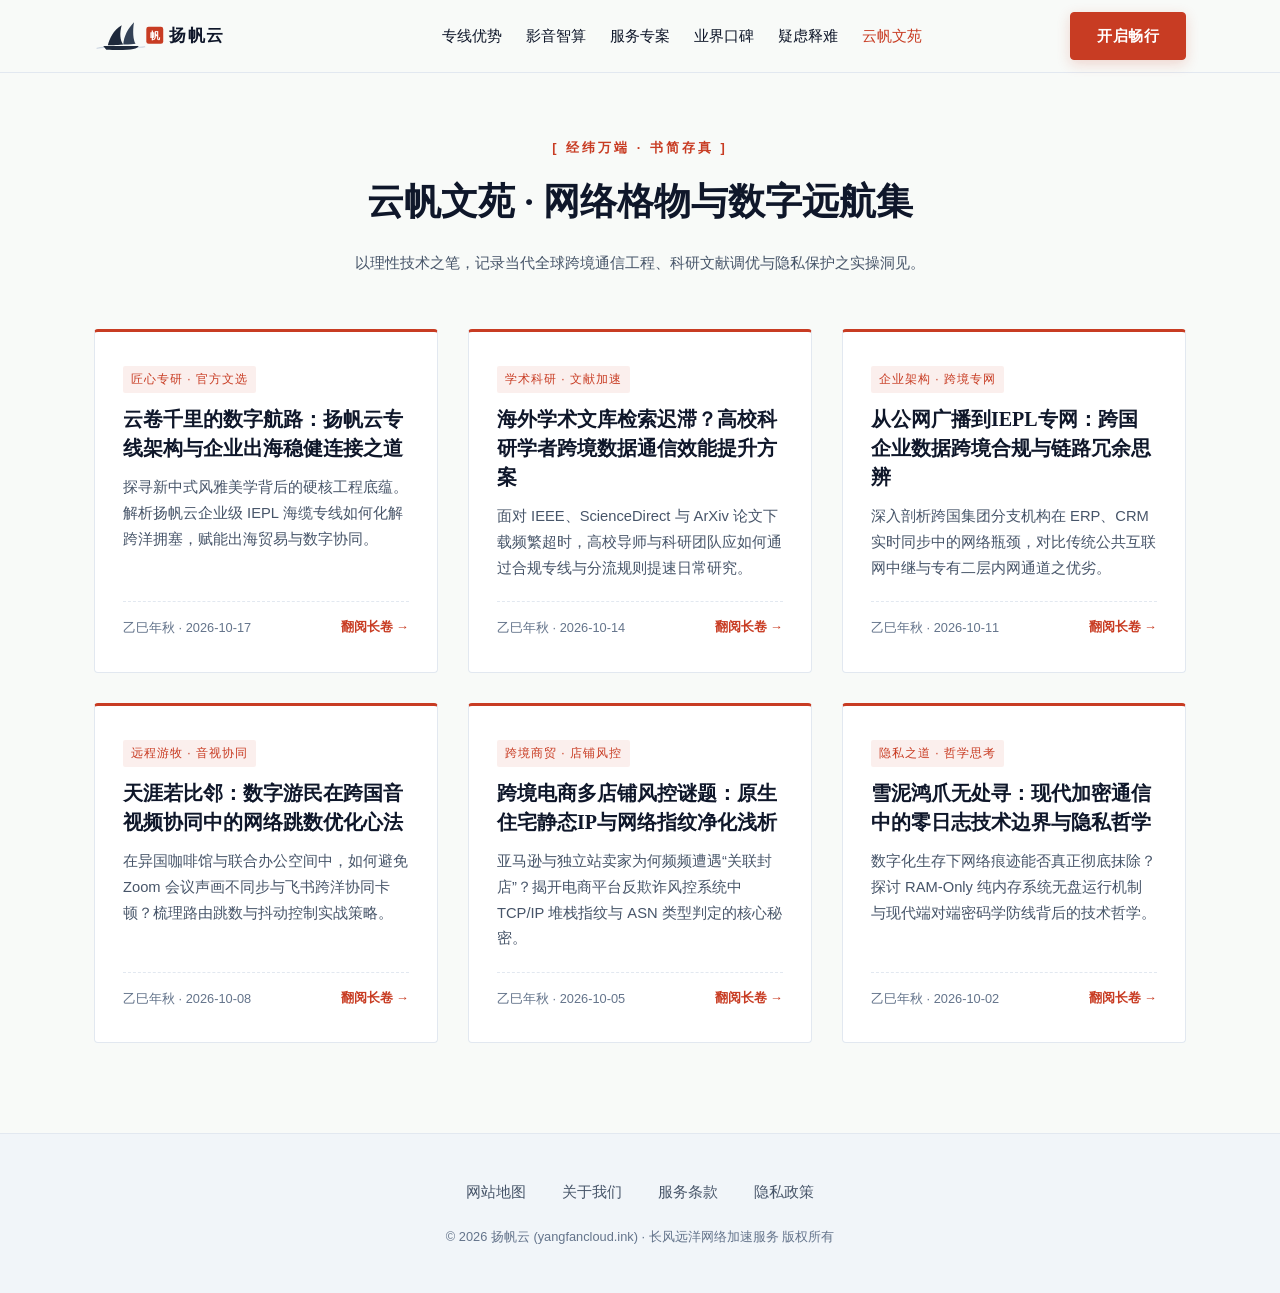
==== chronicle.html @ 00089d1f "feat: initial commit for yangfancloud.ink" ====
<!DOCTYPE html>
<html lang="zh-CN">
<head>
  <meta charset="UTF-8">
  <meta name="viewport" content="width=device-width, initial-scale=1.0">
  <title>云帆文苑 | 扬帆云 - 经纬书简与跨国学术数字网事</title>
  <meta name="description" content="扬帆云云帆文苑收录跨国企业专线架构、高校学者科研检索优化、数字游民远程协作及零日志通信哲学的深度技术文集。">
  <link rel="stylesheet" href="style.css">
</head>
<body>

  <!-- 吸顶头部导航 -->
  <header class="ink-header">
    <div class="canvas-container ink-nav-flex">
      <a href="index.html" class="ink-logo-link" aria-label="扬帆云官网">
        <svg class="ink-logo-svg" viewBox="0 0 260 52" fill="none" xmlns="http://www.w3.org/2000/svg">
          <path d="M4 42C16 38 28 44 42 41C52 39 58 42 66 40" stroke="#CBD5E1" stroke-width="1.5" stroke-linecap="round"/>
          <path d="M18 38C20 30 25 18 36 12C33 22 34 32 38 37C28 38 22 38 18 38Z" fill="#1E293B"/>
          <path d="M38 37C39 26 44 16 52 8C50 20 51 31 54 36C46 37 41 37 38 37Z" fill="#334155"/>
          <path d="M12 39C26 39 46 39 58 39C56 43 48 45 16 44L12 39Z" fill="#1E293B"/>
          <rect x="68" y="14" width="22" height="22" rx="3" fill="#C83C23"/>
          <text x="73" y="30" font-family="'Songti SC', serif" font-weight="700" font-size="13" fill="#FFFFFF">帆</text>
          <text x="98" y="32" font-family="'Songti SC', 'SimSun', serif" font-weight="700" font-size="22" fill="#0F172A" letter-spacing="2">扬帆云</text>
        </svg>
      </a>

      <ul class="ink-nav-menu">
        <li><a href="index.html#ink-features" class="ink-nav-link">专线优势</a></li>
        <li><a href="index.html#ink-media-ai" class="ink-nav-link">影音智算</a></li>
        <li><a href="index.html#ink-pricing" class="ink-nav-link">服务专案</a></li>
        <li><a href="index.html#ink-testi" class="ink-nav-link">业界口碑</a></li>
        <li><a href="index.html#ink-faq" class="ink-nav-link">疑虑释难</a></li>
        <li><a href="chronicle.html" class="ink-nav-link" style="color:var(--cinnabar);">云帆文苑</a></li>
      </ul>

      <div class="ink-header-actions">
        <a href="https://ww012.twilightaff.com/#/?code=A56DH1Af" class="ink-btn ink-btn-cinnabar ink-header-cta" rel="nofollow" target="_blank">开启畅行</a>
        <button class="ink-mobile-toggle" aria-label="展开导航菜单" onclick="document.querySelector('.ink-header').classList.toggle('nav-expanded')">
          <span></span>
          <span></span>
          <span></span>
        </button>
      </div>
    </div>
  </header>

  <main class="ink-sub-body">
    <div class="canvas-container">
      <div class="ink-section-header">
        <span class="ink-section-seal">[ 经纬万端 · 书简存真 ]</span>
        <h1 class="ink-section-h2">云帆文苑 · 网络格物与数字远航集</h1>
        <p class="ink-section-lead">以理性技术之笔，记录当代全球跨境通信工程、科研文献调优与隐私保护之实操洞见。</p>
      </div>

      <div class="ink-hub-grid">
        <!-- 文章 1: 扬帆云核心专精文章 -->
        <article class="ink-summary-card">
          <div>
            <span class="ink-badge-tag">匠心专研 · 官方文选</span>
            <h2 class="ink-card-h2">
              <a href="ink-brush-digital-heritage-solution.html">云卷千里的数字航路：扬帆云专线架构与企业出海稳健连接之道</a>
            </h2>
            <p class="ink-card-p">
              探寻新中式风雅美学背后的硬核工程底蕴。解析扬帆云企业级 IEPL 海缆专线如何化解跨洋拥塞，赋能出海贸易与数字协同。
            </p>
          </div>
          <div class="ink-card-foot">
            <span>乙巳年秋 · 2026-10-17</span>
            <a href="ink-brush-digital-heritage-solution.html" class="ink-read-more">翻阅长卷 →</a>
          </div>
        </article>

        <!-- 文章 2 -->
        <article class="ink-summary-card">
          <div>
            <span class="ink-badge-tag">学术科研 · 文献加速</span>
            <h2 class="ink-card-h2">
              <a href="cross-border-scholarly-network-research.html">海外学术文库检索迟滞？高校科研学者跨境数据通信效能提升方案</a>
            </h2>
            <p class="ink-card-p">
              面对 IEEE、ScienceDirect 与 ArXiv 论文下载频繁超时，高校导师与科研团队应如何通过合规专线与分流规则提速日常研究。
            </p>
          </div>
          <div class="ink-card-foot">
            <span>乙巳年秋 · 2026-10-14</span>
            <a href="cross-border-scholarly-network-research.html" class="ink-read-more">翻阅长卷 →</a>
          </div>
        </article>

        <!-- 文章 3 -->
        <article class="ink-summary-card">
          <div>
            <span class="ink-badge-tag">企业架构 · 跨境专网</span>
            <h2 class="ink-card-h2">
              <a href="global-enterprise-datacenter-peering.html">从公网广播到IEPL专网：跨国企业数据跨境合规与链路冗余思辨</a>
            </h2>
            <p class="ink-card-p">
              深入剖析跨国集团分支机构在 ERP、CRM 实时同步中的网络瓶颈，对比传统公共互联网中继与专有二层内网通道之优劣。
            </p>
          </div>
          <div class="ink-card-foot">
            <span>乙巳年秋 · 2026-10-11</span>
            <a href="global-enterprise-datacenter-peering.html" class="ink-read-more">翻阅长卷 →</a>
          </div>
        </article>

        <!-- 文章 4 -->
        <article class="ink-summary-card">
          <div>
            <span class="ink-badge-tag">远程游牧 · 音视协同</span>
            <h2 class="ink-card-h2">
              <a href="digital-nomad-remote-collaboration-guide.html">天涯若比邻：数字游民在跨国音视频协同中的网络跳数优化心法</a>
            </h2>
            <p class="ink-card-p">
              在异国咖啡馆与联合办公空间中，如何避免 Zoom 会议声画不同步与飞书跨洋协同卡顿？梳理路由跳数与抖动控制实战策略。
            </p>
          </div>
          <div class="ink-card-foot">
            <span>乙巳年秋 · 2026-10-08</span>
            <a href="digital-nomad-remote-collaboration-guide.html" class="ink-read-more">翻阅长卷 →</a>
          </div>
        </article>

        <!-- 文章 5 -->
        <article class="ink-summary-card">
          <div>
            <span class="ink-badge-tag">跨境商贸 · 店铺风控</span>
            <h2 class="ink-card-h2">
              <a href="cross-border-ecommerce-store-safety.html">跨境电商多店铺风控谜题：原生住宅静态IP与网络指纹净化浅析</a>
            </h2>
            <p class="ink-card-p">
              亚马逊与独立站卖家为何频频遭遇“关联封店”？揭开电商平台反欺诈风控系统中 TCP/IP 堆栈指纹与 ASN 类型判定的核心秘密。
            </p>
          </div>
          <div class="ink-card-foot">
            <span>乙巳年秋 · 2026-10-05</span>
            <a href="cross-border-ecommerce-store-safety.html" class="ink-read-more">翻阅长卷 →</a>
          </div>
        </article>

        <!-- 文章 6 -->
        <article class="ink-summary-card">
          <div>
            <span class="ink-badge-tag">隐私之道 · 哲学思考</span>
            <h2 class="ink-card-h2">
              <a href="zero-logs-architecture-philosophy.html">雪泥鸿爪无处寻：现代加密通信中的零日志技术边界与隐私哲学</a>
            </h2>
            <p class="ink-card-p">
              数字化生存下网络痕迹能否真正彻底抹除？探讨 RAM-Only 纯内存系统无盘运行机制与现代端对端密码学防线背后的技术哲学。
            </p>
          </div>
          <div class="ink-card-foot">
            <span>乙巳年秋 · 2026-10-02</span>
            <a href="zero-logs-architecture-philosophy.html" class="ink-read-more">翻阅长卷 →</a>
          </div>
        </article>
      </div>
    </div>
  </main>

  <footer class="ink-footer">
    <div class="canvas-container">
      <div class="ink-footer-links">
        <a href="sitemap.html" class="ink-footer-a">网站地图</a>
        <a href="about.html" class="ink-footer-a">关于我们</a>
        <a href="terms.html" class="ink-footer-a">服务条款</a>
        <a href="privacy.html" class="ink-footer-a">隐私政策</a>
      </div>
      <p class="ink-footer-copy">© 2026 扬帆云 (yangfancloud.ink) · 长风远洋网络加速服务 版权所有</p>
    </div>
  </footer>

  <script>
    document.querySelectorAll('.ink-nav-menu a').forEach(function(link) {
      link.addEventListener('click', function() {
        var header = document.querySelector('.ink-header');
        if (header) header.classList.remove('nav-expanded');
      });
    });
  </script>
</body>
</html>
---- style.css ----
/* ==========================================================================
   扬帆云 (yangfancloud.ink) - 水墨丹青 / 乘风破浪古帆船意境风格
   纯原生轻量CSS，宣纸留白与典雅水墨美学，移动端4G极速加载 (<1000ms)
   ========================================================================== */

:root {
  --ink-black: #1E293B;
  --ink-deep: #0F172A;
  --ink-gray: #475569;
  --ink-light: #64748B;
  --cinnabar: #C83C23;
  --cinnabar-hover: #A82E18;
  --cinnabar-light: rgba(200, 60, 35, 0.08);
  --paper-bg: #F8FAF8;
  --card-bg: #FFFFFF;
  --slate-mist: #334155;
  --border-wash: #E2E8F0;
  --border-strong: #CBD5E1;
  --font-serif-heading: "Songti SC", "SimSun", "STSong", "PingFang SC", serif;
  --font-sans-body: -apple-system, BlinkMacSystemFont, "PingFang SC", "Hiragino Sans GB", "Microsoft YaHei", sans-serif;
  --radius-ink: 12px;
}

*, *::before, *::after {
  box-sizing: border-box;
  margin: 0;
  padding: 0;
}

html {
  font-size: 16px;
  scroll-behavior: smooth;
  background-color: var(--paper-bg);
}

body {
  font-family: var(--font-sans-body);
  background-color: var(--paper-bg);
  color: var(--ink-deep);
  line-height: 1.8;
  -webkit-font-smoothing: antialiased;
}

a, a:visited {
  color: var(--cinnabar);
  text-decoration: none;
  transition: color 0.2s ease, text-decoration 0.2s ease;
}

a:hover {
  color: var(--cinnabar-hover);
  text-decoration: underline;
}

.ink-logo-link, .ink-logo-link:visited,
.ink-btn, .ink-btn:visited,
.ink-footer-a, .ink-footer-a:visited {
  text-decoration: none;
}

.canvas-container {
  width: 100%;
  max-width: 1140px;
  margin: 0 auto;
  padding: 0 24px;
}

/* ================= HEADER ================= */
.ink-header {
  position: sticky;
  top: 0;
  z-index: 1000;
  background: rgba(248, 250, 248, 0.96);
  backdrop-filter: blur(10px);
  border-bottom: 1px solid var(--border-wash);
  padding: 12px 0;
  transition: all 0.25s ease;
}

.ink-nav-flex {
  display: flex;
  align-items: center;
  justify-content: space-between;
  gap: 20px;
}

.ink-logo-link {
  display: flex;
  align-items: center;
  gap: 12px;
  flex-shrink: 0;
}

.ink-logo-svg {
  height: 40px;
  width: auto;
  display: block;
}

.ink-nav-menu {
  display: flex;
  align-items: center;
  gap: 24px;
  list-style: none;
  margin: 0;
  padding: 0;
}

.ink-nav-link {
  font-family: var(--font-serif-heading);
  font-size: 0.95rem;
  color: var(--ink-deep);
  transition: all 0.2s ease;
  white-space: nowrap;
  position: relative;
  padding: 4px 0;
}

.ink-nav-link:hover {
  color: var(--cinnabar);
}

.ink-nav-link::after {
  content: "";
  position: absolute;
  bottom: 0;
  left: 0;
  width: 0%;
  height: 2px;
  background: var(--cinnabar);
  transition: width 0.25s ease;
}

.ink-nav-link:hover::after {
  width: 100%;
}

.ink-header-cta {
  min-height: 40px;
  padding: 0 20px;
  font-size: 0.88rem;
  flex-shrink: 0;
}

.ink-mobile-toggle {
  display: none;
}

/* ================= BUTTONS ================= */
.ink-btn {
  display: inline-flex;
  align-items: center;
  justify-content: center;
  min-height: 48px;
  padding: 0 26px;
  border-radius: 4px;
  font-weight: 600;
  font-size: 0.95rem;
  letter-spacing: 0.5px;
  transition: all 0.25s ease;
  cursor: pointer;
  white-space: nowrap;
}

.ink-btn-cinnabar {
  background: var(--cinnabar);
  color: #FFFFFF;
  border: 1px solid var(--cinnabar);
  box-shadow: 0 4px 14px rgba(200, 60, 35, 0.2);
}

.ink-btn-cinnabar:hover {
  background: var(--cinnabar-hover);
  border-color: var(--cinnabar-hover);
  transform: translateY(-2px);
  box-shadow: 0 6px 20px rgba(200, 60, 35, 0.3);
}

.ink-btn-outline {
  background: transparent;
  color: var(--ink-deep);
  border: 1px solid var(--ink-black);
}

.ink-btn-outline:hover {
  background: var(--ink-deep);
  color: #FFFFFF;
  transform: translateY(-2px);
}

/* ================= SCROLL HERO ================= */
.ink-hero {
  position: relative;
  padding: 84px 0 72px;
  text-align: center;
  border-bottom: 1px solid var(--border-wash);
  background: linear-gradient(180deg, rgba(200, 60, 35, 0.03) 0%, rgba(248, 250, 248, 0) 100%);
  overflow: hidden;
}

.ink-hero-mist-svg {
  position: absolute;
  top: 0;
  left: 50%;
  transform: translateX(-50%);
  width: 1000px;
  height: 400px;
  opacity: 0.12;
  pointer-events: none;
}

.ink-poem-badge {
  display: inline-block;
  padding: 4px 16px;
  border: 1px solid var(--cinnabar);
  color: var(--cinnabar);
  font-size: 0.85rem;
  letter-spacing: 2px;
  margin-bottom: 24px;
  border-radius: 2px;
}

.ink-hero-title {
  font-family: var(--font-serif-heading);
  font-size: clamp(2rem, 5vw, 3.2rem);
  font-weight: 700;
  color: var(--ink-deep);
  margin-bottom: 20px;
  letter-spacing: 1px;
  line-height: 1.35;
}

.ink-hero-desc {
  font-size: clamp(1rem, 2vw, 1.15rem);
  color: var(--ink-gray);
  max-width: 760px;
  margin: 0 auto 36px;
  line-height: 1.85;
}

.ink-hero-actions {
  display: flex;
  justify-content: center;
  align-items: center;
  gap: 16px;
  flex-wrap: wrap;
  margin-bottom: 40px;
}

.ink-stat-triptych {
  display: flex;
  justify-content: center;
  flex-wrap: wrap;
  gap: 40px;
  padding-top: 28px;
  border-top: 1px solid var(--border-wash);
}

.ink-stat-node {
  text-align: center;
}

.ink-stat-val {
  font-family: var(--font-serif-heading);
  font-size: 1.8rem;
  font-weight: 700;
  color: var(--cinnabar);
  display: block;
}

.ink-stat-label {
  font-size: 0.85rem;
  color: var(--ink-light);
  letter-spacing: 1px;
}

/* ================= SECTION COMMON ================= */
.ink-section {
  padding: 80px 0;
  border-bottom: 1px solid var(--border-wash);
}

.ink-section-header {
  text-align: center;
  max-width: 680px;
  margin: 0 auto 52px;
}

.ink-section-seal {
  display: inline-block;
  font-size: 0.8rem;
  letter-spacing: 3px;
  color: var(--cinnabar);
  margin-bottom: 10px;
  font-weight: 600;
}

.ink-section-h2 {
  font-family: var(--font-serif-heading);
  font-size: clamp(1.7rem, 3.5vw, 2.3rem);
  color: var(--ink-deep);
  margin-bottom: 14px;
}

.ink-section-lead {
  font-size: 0.95rem;
  color: var(--ink-gray);
}

/* ================= NARRATIVE FEATURES ================= */
.ink-feature-row {
  display: grid;
  grid-template-columns: repeat(3, 1fr);
  gap: 32px;
}

.ink-feature-box {
  background: var(--card-bg);
  border: 1px solid var(--border-wash);
  border-top: 3px solid var(--ink-deep);
  border-radius: 4px;
  padding: 36px 28px;
  transition: all 0.25s ease;
  position: relative;
}

.ink-feature-box:hover {
  transform: translateY(-4px);
  border-top-color: var(--cinnabar);
  box-shadow: 0 10px 30px rgba(15, 23, 42, 0.06);
}

.ink-icon-box {
  width: 54px;
  height: 54px;
  border-radius: 4px;
  background: var(--cinnabar-light);
  display: flex;
  align-items: center;
  justify-content: center;
  margin-bottom: 22px;
}

.ink-icon-svg {
  width: 28px;
  height: 28px;
  stroke: var(--cinnabar);
}

.ink-feature-h3 {
  font-family: var(--font-serif-heading);
  font-size: 1.25rem;
  color: var(--ink-deep);
  margin-bottom: 12px;
}

.ink-feature-p {
  font-size: 0.92rem;
  color: var(--ink-gray);
  line-height: 1.75;
}

/* ================= STREAMING & AI CARDS ================= */
.ink-streaming-grid {
  display: grid;
  grid-template-columns: repeat(3, 1fr);
  gap: 28px;
}

.ink-streaming-item {
  background: var(--card-bg);
  border: 1px solid var(--border-wash);
  padding: 30px;
  border-radius: var(--radius-ink);
  display: flex;
  flex-direction: column;
  justify-content: space-between;
  transition: border-color 0.25s ease;
}

.ink-streaming-item:hover {
  border-color: var(--cinnabar);
}

.ink-stream-top {
  display: flex;
  align-items: center;
  justify-content: space-between;
  margin-bottom: 16px;
}

.ink-stream-badge {
  font-size: 0.75rem;
  padding: 2px 8px;
  background: var(--cinnabar-light);
  color: var(--cinnabar);
  border-radius: 2px;
  font-weight: 600;
}

.ink-stream-title {
  font-family: var(--font-serif-heading);
  font-size: 1.2rem;
  color: var(--ink-deep);
  margin-bottom: 10px;
}

.ink-stream-desc {
  font-size: 0.9rem;
  color: var(--ink-gray);
  margin-bottom: 20px;
}

.ink-tag-cluster {
  display: flex;
  flex-wrap: wrap;
  gap: 8px;
}

.ink-tag-chip {
  font-size: 0.75rem;
  padding: 3px 8px;
  background: #F1F5F9;
  color: var(--ink-light);
  border-radius: 2px;
}

/* ================= PRICING ================= */
.ink-pricing-row {
  display: grid;
  grid-template-columns: repeat(3, 1fr);
  gap: 28px;
  align-items: stretch;
}

.ink-pricing-card {
  background: var(--card-bg);
  border: 1px solid var(--border-wash);
  border-radius: 6px;
  padding: 36px 28px;
  display: flex;
  flex-direction: column;
  transition: all 0.25s ease;
  position: relative;
}

.ink-pricing-card.flagship {
  border: 2px solid var(--cinnabar);
  box-shadow: 0 8px 30px rgba(200, 60, 35, 0.08);
}

.ink-card-ribbon {
  position: absolute;
  top: 0;
  right: 24px;
  background: var(--cinnabar);
  color: #FFFFFF;
  font-size: 0.75rem;
  padding: 4px 10px;
  border-bottom-left-radius: 4px;
  border-bottom-right-radius: 4px;
  font-weight: 600;
}

.ink-plan-name {
  font-family: var(--font-serif-heading);
  font-size: 1.35rem;
  color: var(--ink-deep);
  margin-bottom: 8px;
}

.ink-plan-sub {
  font-size: 0.85rem;
  color: var(--ink-light);
  margin-bottom: 24px;
  min-height: 40px;
}

.ink-price-box {
  display: flex;
  align-items: baseline;
  gap: 4px;
  margin-bottom: 24px;
  padding-bottom: 20px;
  border-bottom: 1px dashed var(--border-wash);
}

.ink-currency {
  font-size: 1.3rem;
  color: var(--cinnabar);
  font-family: var(--font-serif-heading);
}

.ink-amount {
  font-size: 2.8rem;
  font-weight: 700;
  color: var(--ink-deep);
  font-family: var(--font-serif-heading);
}

.ink-period {
  font-size: 0.9rem;
  color: var(--ink-light);
}

.ink-spec-list {
  list-style: none;
  margin-bottom: 32px;
  flex-grow: 1;
}

.ink-spec-list li {
  font-size: 0.9rem;
  color: var(--ink-gray);
  margin-bottom: 12px;
  display: flex;
  align-items: center;
  gap: 10px;
}

.ink-dot-accent {
  width: 5px;
  height: 5px;
  background: var(--cinnabar);
  border-radius: 50%;
  flex-shrink: 0;
}

/* ================= TESTIMONIALS ================= */
.ink-testi-grid {
  display: grid;
  grid-template-columns: repeat(3, 1fr);
  gap: 28px;
}

.ink-testi-card {
  background: var(--card-bg);
  border: 1px solid var(--border-wash);
  padding: 30px;
  border-radius: 6px;
  display: flex;
  flex-direction: column;
  justify-content: space-between;
}

.ink-testi-words {
  font-size: 0.95rem;
  color: var(--ink-deep);
  line-height: 1.8;
  margin-bottom: 24px;
  font-style: normal;
}

.ink-testi-author {
  display: flex;
  align-items: center;
  gap: 12px;
  border-top: 1px solid var(--border-wash);
  padding-top: 16px;
}

.ink-testi-seal {
  width: 38px;
  height: 38px;
  border: 1px solid var(--cinnabar);
  color: var(--cinnabar);
  font-family: var(--font-serif-heading);
  display: flex;
  align-items: center;
  justify-content: center;
  font-size: 0.9rem;
  font-weight: 700;
  border-radius: 2px;
}

.ink-author-name {
  font-weight: 700;
  font-size: 0.95rem;
  color: var(--ink-deep);
}

.ink-author-desc {
  font-size: 0.8rem;
  color: var(--ink-light);
}

/* ================= FAQ ================= */
.ink-faq-container {
  max-width: 800px;
  margin: 0 auto;
}

.ink-faq-unit {
  background: var(--card-bg);
  border: 1px solid var(--border-wash);
  margin-bottom: 18px;
  padding: 24px;
  border-radius: 4px;
}

.ink-faq-q {
  font-family: var(--font-serif-heading);
  font-size: 1.15rem;
  color: var(--ink-deep);
  margin-bottom: 12px;
  display: flex;
  align-items: center;
  gap: 10px;
}

.ink-q-prefix {
  color: var(--cinnabar);
  font-weight: 700;
}

.ink-faq-a {
  font-size: 0.92rem;
  color: var(--ink-gray);
  line-height: 1.8;
}

/* ================= FOOTER ================= */
.ink-footer {
  background: #F1F5F9;
  border-top: 1px solid var(--border-wash);
  padding: 44px 0;
  text-align: center;
}

.ink-footer-links {
  display: flex;
  justify-content: center;
  gap: 36px;
  flex-wrap: wrap;
  margin-bottom: 20px;
}

.ink-footer-a {
  font-size: 0.95rem;
  color: var(--ink-gray);
  font-weight: 500;
  transition: color 0.2s ease;
}

.ink-footer-a:hover {
  color: var(--cinnabar);
}

.ink-footer-copy {
  font-size: 0.8rem;
  color: var(--ink-light);
}

/* ================= SUBPAGE ================= */
.ink-sub-body {
  padding: 60px 0 90px;
}

.ink-sub-sheet {
  background: var(--card-bg);
  border: 1px solid var(--border-wash);
  padding: 48px;
  border-radius: 8px;
  max-width: 880px;
  margin: 0 auto;
}

.ink-sub-h1 {
  font-family: var(--font-serif-heading);
  font-size: 2.2rem;
  color: var(--ink-deep);
  border-bottom: 2px solid var(--cinnabar);
  padding-bottom: 16px;
  margin-bottom: 30px;
}

.ink-article-prose h2 {
  font-family: var(--font-serif-heading);
  font-size: 1.4rem;
  color: var(--cinnabar);
  margin: 32px 0 16px;
}

.ink-article-prose p {
  color: var(--ink-gray);
  font-size: 0.95rem;
  line-height: 1.85;
  margin-bottom: 18px;
}

.ink-article-prose ul {
  margin: 0 0 20px 24px;
  color: var(--ink-gray);
}

.ink-article-prose li {
  margin-bottom: 8px;
  line-height: 1.7;
}

/* ================= INK ARTICLE HUB & POST STYLES ================= */
.ink-hub-grid {
  display: grid;
  grid-template-columns: repeat(auto-fit, minmax(320px, 1fr));
  gap: 30px;
  margin-top: 36px;
}

.ink-summary-card {
  background: var(--card-bg);
  border: 1px solid var(--border-wash);
  border-top: 3px solid var(--cinnabar);
  border-radius: 4px;
  padding: 32px 28px;
  display: flex;
  flex-direction: column;
  justify-content: space-between;
  transition: all 0.25s ease;
}

.ink-summary-card:hover {
  transform: translateY(-4px);
  box-shadow: 0 10px 30px rgba(15, 23, 42, 0.08);
}

.ink-badge-tag {
  display: inline-block;
  font-size: 0.75rem;
  letter-spacing: 1px;
  color: var(--cinnabar);
  background: var(--cinnabar-light);
  padding: 3px 8px;
  border-radius: 2px;
  margin-bottom: 12px;
  width: fit-content;
}

.ink-card-h2 {
  font-family: var(--font-serif-heading);
  font-size: 1.25rem;
  color: var(--ink-deep);
  line-height: 1.45;
  margin-bottom: 12px;
}

.ink-card-h2 a {
  color: var(--ink-deep);
}

.ink-card-h2 a:hover {
  color: var(--cinnabar);
  text-decoration: none;
}

.ink-card-p {
  font-size: 0.92rem;
  color: var(--ink-gray);
  line-height: 1.75;
  margin-bottom: 20px;
}

.ink-card-foot {
  display: flex;
  align-items: center;
  justify-content: space-between;
  padding-top: 14px;
  border-top: 1px dashed var(--border-wash);
  font-size: 0.8rem;
  color: var(--ink-light);
}

.ink-read-more {
  font-family: var(--font-serif-heading);
  font-weight: 700;
  color: var(--cinnabar);
}

/* Article Reading View */
.ink-reading-sheet {
  background: var(--card-bg);
  border: 1px solid var(--border-wash);
  border-radius: 8px;
  padding: 50px 48px;
  max-width: 880px;
  margin: 0 auto;
}

.ink-crumb {
  font-size: 0.85rem;
  color: var(--ink-light);
  margin-bottom: 20px;
}

.ink-post-title {
  font-family: var(--font-serif-heading);
  font-size: clamp(1.8rem, 4vw, 2.5rem);
  font-weight: 700;
  color: var(--ink-deep);
  line-height: 1.35;
  margin-bottom: 16px;
}

.ink-post-meta {
  display: flex;
  flex-wrap: wrap;
  align-items: center;
  gap: 16px;
  font-size: 0.85rem;
  color: var(--ink-light);
  padding-bottom: 20px;
  margin-bottom: 30px;
  border-bottom: 1px solid var(--border-wash);
}

.ink-reading-prose h2 {
  font-family: var(--font-serif-heading);
  font-size: 1.4rem;
  color: var(--cinnabar);
  margin: 36px 0 16px;
  line-height: 1.4;
}

.ink-reading-prose h3 {
  font-family: var(--font-serif-heading);
  font-size: 1.15rem;
  color: var(--ink-deep);
  margin: 24px 0 12px;
}

.ink-reading-prose p {
  color: #334155;
  font-size: 1rem;
  line-height: 1.9;
  margin-bottom: 20px;
}

.ink-reading-prose a, .ink-reading-prose a:visited {
  color: var(--cinnabar);
  font-weight: 600;
  text-decoration: underline;
  text-underline-offset: 3px;
}

.ink-reading-prose a:hover {
  color: var(--cinnabar-hover);
}

.ink-reading-prose ul, .ink-reading-prose ol {
  margin: 0 0 24px 24px;
  color: #334155;
}

.ink-reading-prose li {
  margin-bottom: 8px;
  line-height: 1.75;
}

.ink-quote-box {
  background: rgba(200, 60, 35, 0.04);
  border-left: 3px solid var(--cinnabar);
  padding: 16px 20px;
  margin: 26px 0;
  border-radius: 0 4px 4px 0;
  font-size: 0.92rem;
  color: var(--ink-gray);
}

/* ================= RESPONSIVE ================= */
@media (max-width: 992px) {
  .ink-nav-menu {
    gap: 16px;
  }
  .ink-feature-row,
  .ink-streaming-grid,
  .ink-pricing-row,
  .ink-testi-grid {
    grid-template-columns: 1fr;
    max-width: 500px;
    margin: 0 auto;
  }
}

@media (max-width: 768px) {
  .ink-header {
    padding: 8px 0 6px;
    width: 100%;
  }
  .canvas-container {
    padding: 0 14px;
    width: 100%;
    max-width: 100%;
    box-sizing: border-box;
  }
  .ink-nav-flex {
    display: flex;
    flex-wrap: wrap;
    align-items: center;
    justify-content: space-between;
    width: 100%;
    max-width: 100%;
    min-width: 0;
    gap: 6px 0;
    box-sizing: border-box;
  }
  .ink-logo-link {
    flex: 0 0 auto;
    max-width: calc(100% - 140px);
  }
  .ink-logo-svg {
    height: 30px;
    max-width: 100%;
    width: auto;
    display: block;
  }
  .ink-header-actions {
    flex: 0 0 auto;
    display: flex;
    align-items: center;
    gap: 8px;
  }
  .ink-header-cta {
    min-height: 32px;
    padding: 0 12px;
    font-size: 0.8rem;
    letter-spacing: 0;
  }
  /* 水墨意境汉堡切换按钮 */
  .ink-mobile-toggle {
    display: flex;
    flex-direction: column;
    justify-content: center;
    align-items: center;
    width: 34px;
    height: 32px;
    background: rgba(15, 23, 42, 0.04);
    border: 1px solid rgba(200, 60, 35, 0.25);
    border-radius: 4px;
    cursor: pointer;
    padding: 0;
    gap: 4px;
    transition: all 0.25s ease;
  }
  .ink-mobile-toggle span {
    display: block;
    width: 18px;
    height: 2px;
    background: #0F172A;
    border-radius: 1px;
    transition: all 0.25s ease;
  }
  .ink-header.nav-expanded .ink-mobile-toggle {
    background: rgba(200, 60, 35, 0.08);
    border-color: #C83C23;
  }
  .ink-header.nav-expanded .ink-mobile-toggle span {
    background: #C83C23;
  }
  .ink-header.nav-expanded .ink-mobile-toggle span:nth-child(1) {
    transform: translateY(6px) rotate(45deg);
  }
  .ink-header.nav-expanded .ink-mobile-toggle span:nth-child(2) {
    opacity: 0;
  }
  .ink-header.nav-expanded .ink-mobile-toggle span:nth-child(3) {
    transform: translateY(-6px) rotate(-45deg);
  }

  /* 导航菜单容器 */
  .ink-nav-menu {
    order: 3;
    display: flex;
    flex-direction: row;
    flex-wrap: nowrap;
    width: 100%;
    max-width: 100%;
    min-width: 0;
    flex: 0 0 100%;
    box-sizing: border-box;
    overflow-x: auto;
    overflow-y: hidden;
    padding: 6px 2px 2px;
    gap: 8px;
    -webkit-overflow-scrolling: touch;
    scrollbar-width: none;
    -ms-overflow-style: none;
    border-top: 1px solid var(--border-wash);
    margin: 4px 0 0 0;
    transition: all 0.25s ease;
  }
  .ink-nav-menu::-webkit-scrollbar {
    display: none;
  }
  .ink-nav-menu li {
    flex: 0 0 auto;
    flex-shrink: 0;
    list-style: none;
  }
  .ink-nav-link {
    display: inline-block;
    font-size: 0.82rem;
    font-weight: 600;
    padding: 5px 11px;
    background: rgba(15, 23, 42, 0.03);
    border-radius: 20px;
    border: 1px solid rgba(15, 23, 42, 0.08);
    color: var(--ink-deep);
    white-space: nowrap;
    text-decoration: none;
    transition: all 0.2s ease;
  }
  .ink-nav-link:hover,
  .ink-nav-link:active {
    color: #FFFFFF;
    background: var(--cinnabar);
    border-color: var(--cinnabar);
  }
  .ink-nav-link::after {
    display: none;
  }

  /* 汉堡菜单展开状态 */
  .ink-header.nav-expanded .ink-nav-menu {
    flex-direction: column;
    overflow-x: visible;
    padding: 12px 8px;
    gap: 8px;
    background: #FFFFFF;
    border-radius: 6px;
    margin-top: 8px;
    border: 1px solid rgba(200, 60, 35, 0.25);
    box-shadow: 0 12px 36px rgba(15, 23, 42, 0.12);
  }
  .ink-header.nav-expanded .ink-nav-menu li {
    width: 100%;
  }
  .ink-header.nav-expanded .ink-nav-link {
    display: block;
    width: 100%;
    padding: 10px 14px;
    font-size: 0.92rem;
    border-radius: 4px;
    background: #F8FAF8;
    box-sizing: border-box;
    border: 1px solid #E2E8F0;
  }
  .ink-header.nav-expanded .ink-nav-link:hover,
  .ink-header.nav-expanded .ink-nav-link:active {
    background: rgba(200, 60, 35, 0.08);
    color: var(--cinnabar);
    border-color: rgba(200, 60, 35, 0.3);
  }
  .ink-hero {
    padding: 50px 0 40px;
  }
  .ink-hero-actions {
    flex-direction: column;
    width: 100%;
  }
  .ink-hero-actions .ink-btn,
  .ink-pricing-card .ink-btn {
    width: 100%;
    min-height: 52px;
  }
  .ink-footer-links {
    flex-direction: column;
    gap: 16px;
  }
  .ink-sub-sheet {
    padding: 24px;
  }
}
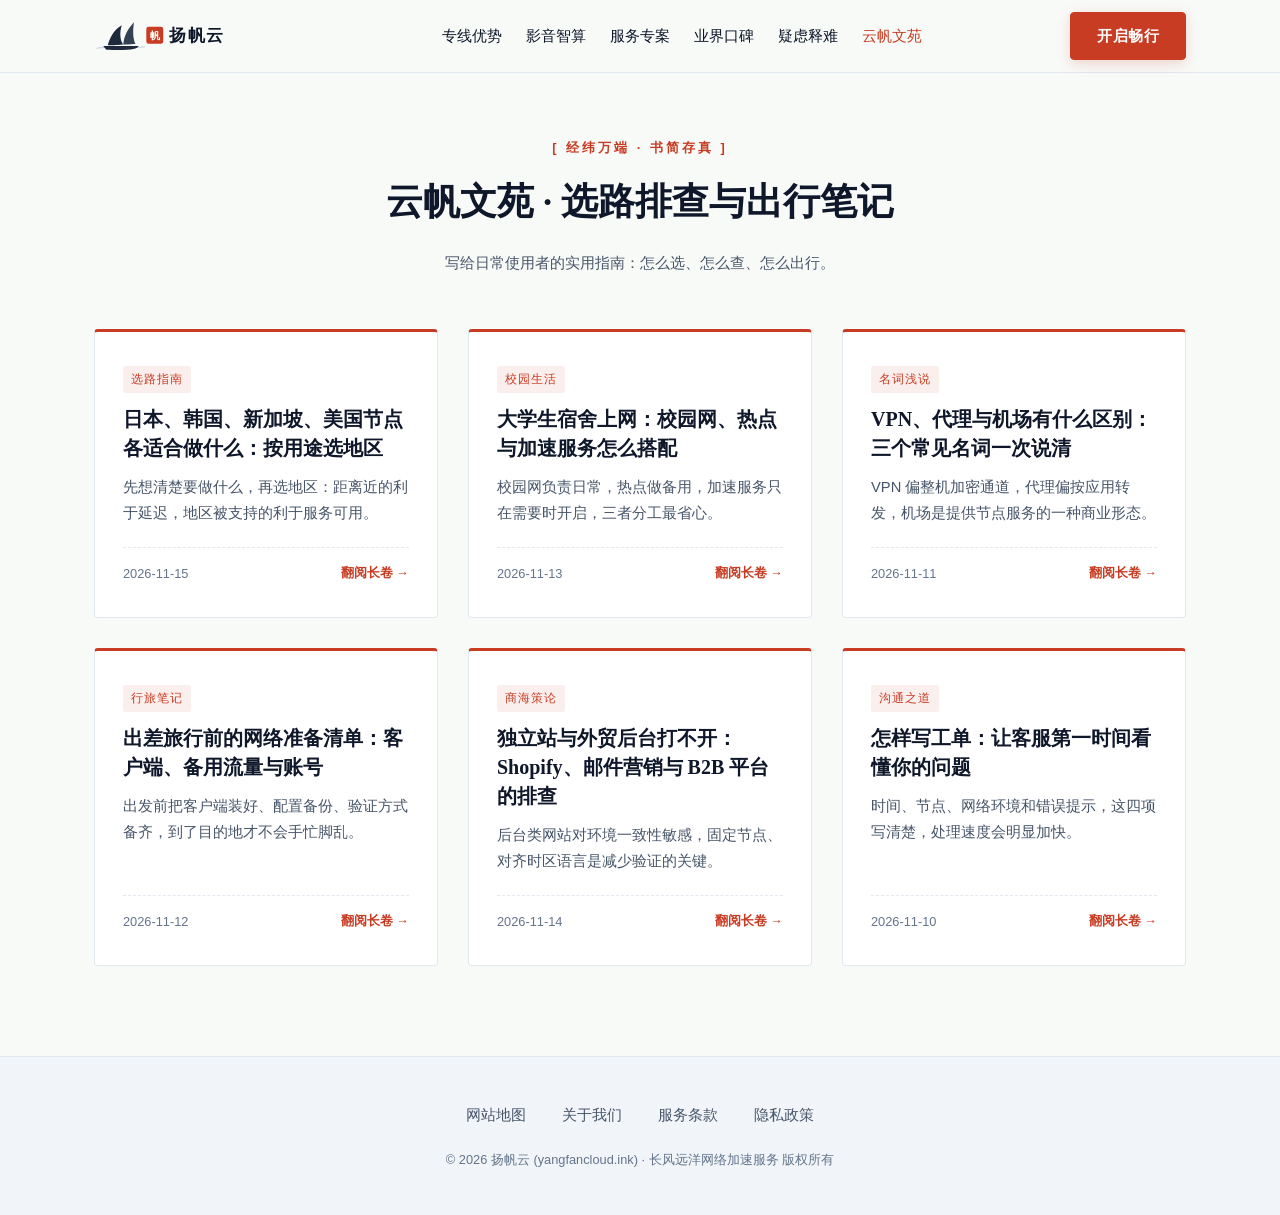
==== commit 01db4f8f: "Update blog hyperlinks to dajichang.mom" ====
--- a/chronicle.html
+++ b/chronicle.html
@@ -3,8 +3,8 @@
 <head>
   <meta charset="UTF-8">
   <meta name="viewport" content="width=device-width, initial-scale=1.0">
-  <title>云帆文苑 | 扬帆云 - 经纬书简与跨国学术数字网事</title>
-  <meta name="description" content="扬帆云云帆文苑收录跨国企业专线架构、高校学者科研检索优化、数字游民远程协作及零日志通信哲学的深度技术文集。">
+  <title>云帆文苑：选路、排查与出行指南 - 扬帆云</title>
+  <meta name="description" content="扬帆云云帆文苑：按用途选节点地区、外贸后台排查、宿舍上网搭配、出差网络准备、VPN 与代理概念和工单写法。">
   <link rel="stylesheet" href="style.css">
 </head>
 <body>
@@ -48,24 +48,24 @@
     <div class="canvas-container">
       <div class="ink-section-header">
         <span class="ink-section-seal">[ 经纬万端 · 书简存真 ]</span>
-        <h1 class="ink-section-h2">云帆文苑 · 网络格物与数字远航集</h1>
-        <p class="ink-section-lead">以理性技术之笔，记录当代全球跨境通信工程、科研文献调优与隐私保护之实操洞见。</p>
+        <h1 class="ink-section-h2">云帆文苑 · 选路排查与出行笔记</h1>
+        <p class="ink-section-lead">写给日常使用者的实用指南：怎么选、怎么查、怎么出行。</p>
       </div>
 
       <div class="ink-hub-grid">
         <!-- 文章 1: 扬帆云核心专精文章 -->
         <article class="ink-summary-card">
           <div>
-            <span class="ink-badge-tag">匠心专研 · 官方文选</span>
+            <span class="ink-badge-tag">选路指南</span>
             <h2 class="ink-card-h2">
-              <a href="ink-brush-digital-heritage-solution.html">云卷千里的数字航路：扬帆云专线架构与企业出海稳健连接之道</a>
+              <a href="ink-brush-digital-heritage-solution.html">日本、韩国、新加坡、美国节点各适合做什么：按用途选地区</a>
             </h2>
             <p class="ink-card-p">
-              探寻新中式风雅美学背后的硬核工程底蕴。解析扬帆云企业级 IEPL 海缆专线如何化解跨洋拥塞，赋能出海贸易与数字协同。
-            </p>
+ 先想清楚要做什么，再选地区：距离近的利于延迟，地区被支持的利于服务可用。
+ </p>
           </div>
           <div class="ink-card-foot">
-            <span>乙巳年秋 · 2026-10-17</span>
+            <span>2026-11-15</span>
             <a href="ink-brush-digital-heritage-solution.html" class="ink-read-more">翻阅长卷 →</a>
           </div>
         </article>
@@ -73,16 +73,16 @@
         <!-- 文章 2 -->
         <article class="ink-summary-card">
           <div>
-            <span class="ink-badge-tag">学术科研 · 文献加速</span>
+            <span class="ink-badge-tag">校园生活</span>
             <h2 class="ink-card-h2">
-              <a href="cross-border-scholarly-network-research.html">海外学术文库检索迟滞？高校科研学者跨境数据通信效能提升方案</a>
+              <a href="cross-border-scholarly-network-research.html">大学生宿舍上网：校园网、热点与加速服务怎么搭配</a>
             </h2>
             <p class="ink-card-p">
-              面对 IEEE、ScienceDirect 与 ArXiv 论文下载频繁超时，高校导师与科研团队应如何通过合规专线与分流规则提速日常研究。
-            </p>
+ 校园网负责日常，热点做备用，加速服务只在需要时开启，三者分工最省心。
+ </p>
           </div>
           <div class="ink-card-foot">
-            <span>乙巳年秋 · 2026-10-14</span>
+            <span>2026-11-13</span>
             <a href="cross-border-scholarly-network-research.html" class="ink-read-more">翻阅长卷 →</a>
           </div>
         </article>
@@ -90,16 +90,16 @@
         <!-- 文章 3 -->
         <article class="ink-summary-card">
           <div>
-            <span class="ink-badge-tag">企业架构 · 跨境专网</span>
+            <span class="ink-badge-tag">名词浅说</span>
             <h2 class="ink-card-h2">
-              <a href="global-enterprise-datacenter-peering.html">从公网广播到IEPL专网：跨国企业数据跨境合规与链路冗余思辨</a>
+              <a href="global-enterprise-datacenter-peering.html">VPN、代理与机场有什么区别：三个常见名词一次说清</a>
             </h2>
             <p class="ink-card-p">
-              深入剖析跨国集团分支机构在 ERP、CRM 实时同步中的网络瓶颈，对比传统公共互联网中继与专有二层内网通道之优劣。
-            </p>
+ VPN 偏整机加密通道，代理偏按应用转发，机场是提供节点服务的一种商业形态。
+ </p>
           </div>
           <div class="ink-card-foot">
-            <span>乙巳年秋 · 2026-10-11</span>
+            <span>2026-11-11</span>
             <a href="global-enterprise-datacenter-peering.html" class="ink-read-more">翻阅长卷 →</a>
           </div>
         </article>
@@ -107,16 +107,16 @@
         <!-- 文章 4 -->
         <article class="ink-summary-card">
           <div>
-            <span class="ink-badge-tag">远程游牧 · 音视协同</span>
+            <span class="ink-badge-tag">行旅笔记</span>
             <h2 class="ink-card-h2">
-              <a href="digital-nomad-remote-collaboration-guide.html">天涯若比邻：数字游民在跨国音视频协同中的网络跳数优化心法</a>
+              <a href="digital-nomad-remote-collaboration-guide.html">出差旅行前的网络准备清单：客户端、备用流量与账号</a>
             </h2>
             <p class="ink-card-p">
-              在异国咖啡馆与联合办公空间中，如何避免 Zoom 会议声画不同步与飞书跨洋协同卡顿？梳理路由跳数与抖动控制实战策略。
-            </p>
+ 出发前把客户端装好、配置备份、验证方式备齐，到了目的地才不会手忙脚乱。
+ </p>
           </div>
           <div class="ink-card-foot">
-            <span>乙巳年秋 · 2026-10-08</span>
+            <span>2026-11-12</span>
             <a href="digital-nomad-remote-collaboration-guide.html" class="ink-read-more">翻阅长卷 →</a>
           </div>
         </article>
@@ -124,16 +124,16 @@
         <!-- 文章 5 -->
         <article class="ink-summary-card">
           <div>
-            <span class="ink-badge-tag">跨境商贸 · 店铺风控</span>
+            <span class="ink-badge-tag">商海策论</span>
             <h2 class="ink-card-h2">
-              <a href="cross-border-ecommerce-store-safety.html">跨境电商多店铺风控谜题：原生住宅静态IP与网络指纹净化浅析</a>
+              <a href="cross-border-ecommerce-store-safety.html">独立站与外贸后台打不开：Shopify、邮件营销与 B2B 平台的排查</a>
             </h2>
             <p class="ink-card-p">
-              亚马逊与独立站卖家为何频频遭遇“关联封店”？揭开电商平台反欺诈风控系统中 TCP/IP 堆栈指纹与 ASN 类型判定的核心秘密。
-            </p>
+ 后台类网站对环境一致性敏感，固定节点、对齐时区语言是减少验证的关键。
+ </p>
           </div>
           <div class="ink-card-foot">
-            <span>乙巳年秋 · 2026-10-05</span>
+            <span>2026-11-14</span>
             <a href="cross-border-ecommerce-store-safety.html" class="ink-read-more">翻阅长卷 →</a>
           </div>
         </article>
@@ -141,16 +141,16 @@
         <!-- 文章 6 -->
         <article class="ink-summary-card">
           <div>
-            <span class="ink-badge-tag">隐私之道 · 哲学思考</span>
+            <span class="ink-badge-tag">沟通之道</span>
             <h2 class="ink-card-h2">
-              <a href="zero-logs-architecture-philosophy.html">雪泥鸿爪无处寻：现代加密通信中的零日志技术边界与隐私哲学</a>
+              <a href="zero-logs-architecture-philosophy.html">怎样写工单：让客服第一时间看懂你的问题</a>
             </h2>
             <p class="ink-card-p">
-              数字化生存下网络痕迹能否真正彻底抹除？探讨 RAM-Only 纯内存系统无盘运行机制与现代端对端密码学防线背后的技术哲学。
-            </p>
+ 时间、节点、网络环境和错误提示，这四项写清楚，处理速度会明显加快。
+ </p>
           </div>
           <div class="ink-card-foot">
-            <span>乙巳年秋 · 2026-10-02</span>
+            <span>2026-11-10</span>
             <a href="zero-logs-architecture-philosophy.html" class="ink-read-more">翻阅长卷 →</a>
           </div>
         </article>
--- a/style.css
+++ b/style.css
@@ -52,8 +52,8 @@
   text-decoration: underline;
 }
 
-.ink-logo-link, .ink-logo-link:visited,
-.ink-btn, .ink-btn:visited,
+.ink-logo-link, .ink-logo-link:visited, .ink-logo-link:hover,
+.ink-btn, .ink-btn:visited, .ink-btn:hover, .ink-btn:focus, .ink-btn:active,
 .ink-footer-a, .ink-footer-a:visited {
   text-decoration: none;
 }
@@ -147,7 +147,8 @@
 }
 
 /* ================= BUTTONS ================= */
-.ink-btn {
+.ink-btn,
+a.ink-btn {
   display: inline-flex;
   align-items: center;
   justify-content: center;
@@ -160,31 +161,76 @@
   transition: all 0.25s ease;
   cursor: pointer;
   white-space: nowrap;
-}
-
-.ink-btn-cinnabar {
+  text-decoration: none !important;
+}
+
+.ink-btn:hover,
+.ink-btn:focus,
+.ink-btn:active,
+.ink-btn:visited,
+a.ink-btn:hover,
+a.ink-btn:focus,
+a.ink-btn:active,
+a.ink-btn:visited {
+  text-decoration: none !important;
+}
+
+/* Primary Button (Cinnabar / btn-primary) */
+.ink-btn-cinnabar,
+.ink-btn-cinnabar:visited,
+.btn-primary,
+.btn-primary:visited,
+a.ink-btn-cinnabar,
+a.ink-btn-cinnabar:visited,
+a.btn-primary,
+a.btn-primary:visited {
   background: var(--cinnabar);
-  color: #FFFFFF;
+  color: #FFFFFF !important;
   border: 1px solid var(--cinnabar);
   box-shadow: 0 4px 14px rgba(200, 60, 35, 0.2);
-}
-
-.ink-btn-cinnabar:hover {
+  text-decoration: none !important;
+}
+
+.ink-btn-cinnabar:hover,
+.ink-btn-cinnabar:focus,
+.ink-btn-cinnabar:active,
+.btn-primary:hover,
+.btn-primary:focus,
+.btn-primary:active,
+a.ink-btn-cinnabar:hover,
+a.ink-btn-cinnabar:focus,
+a.ink-btn-cinnabar:active,
+a.btn-primary:hover,
+a.btn-primary:focus,
+a.btn-primary:active {
   background: var(--cinnabar-hover);
+  color: #FFFFFF !important;
   border-color: var(--cinnabar-hover);
   transform: translateY(-2px);
   box-shadow: 0 6px 20px rgba(200, 60, 35, 0.3);
-}
-
-.ink-btn-outline {
+  text-decoration: none !important;
+}
+
+/* Secondary Button (Outline) */
+.ink-btn-outline,
+.ink-btn-outline:visited,
+a.ink-btn-outline,
+a.ink-btn-outline:visited {
   background: transparent;
-  color: var(--ink-deep);
+  color: var(--ink-deep) !important;
   border: 1px solid var(--ink-black);
-}
-
-.ink-btn-outline:hover {
+  text-decoration: none !important;
+}
+
+.ink-btn-outline:hover,
+.ink-btn-outline:focus,
+.ink-btn-outline:active,
+a.ink-btn-outline:hover,
+a.ink-btn-outline:focus,
+a.ink-btn-outline:active {
   background: var(--ink-deep);
-  color: #FFFFFF;
+  color: #FFFFFF !important;
+  text-decoration: none !important;
   transform: translateY(-2px);
 }
 
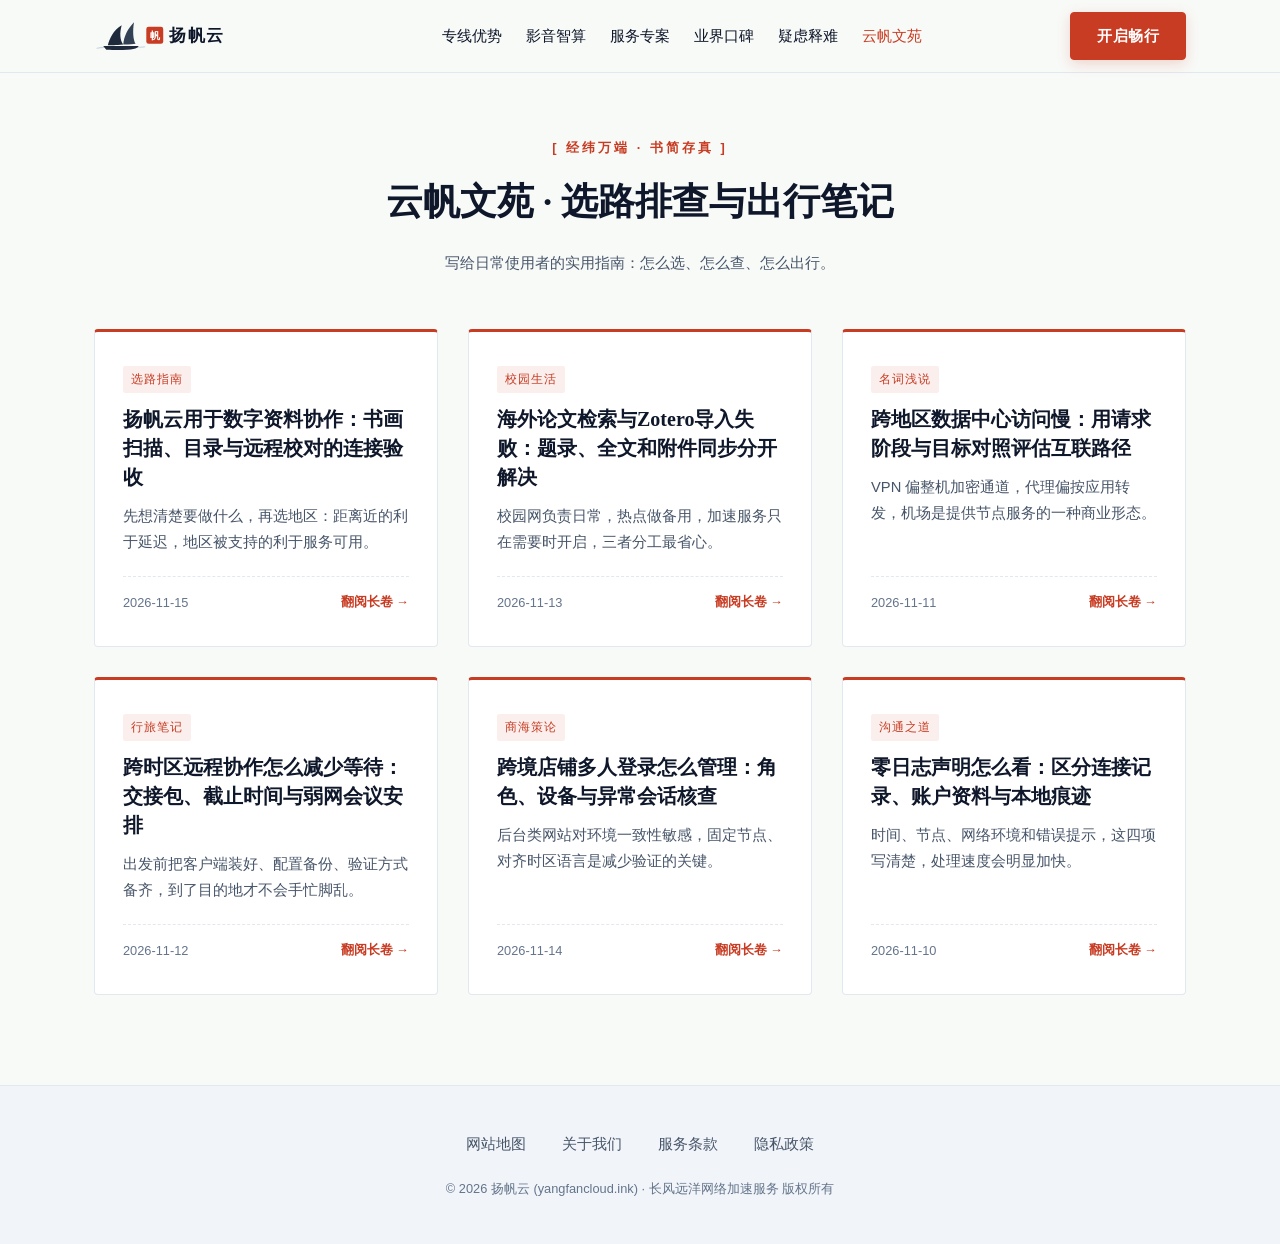
==== commit 8b6b9cff: "Restore detailed guides and clarify airport homepage introductions" ====
--- a/chronicle.html
+++ b/chronicle.html
@@ -1,176 +1,165 @@
 <!DOCTYPE html>
+
 <html lang="zh-CN">
 <head>
-  <meta charset="UTF-8">
-  <meta name="viewport" content="width=device-width, initial-scale=1.0">
-  <title>云帆文苑：选路、排查与出行指南 - 扬帆云</title>
-  <meta name="description" content="扬帆云云帆文苑：按用途选节点地区、外贸后台排查、宿舍上网搭配、出差网络准备、VPN 与代理概念和工单写法。">
-  <link rel="stylesheet" href="style.css">
+<meta charset="utf-8"/>
+<meta content="width=device-width, initial-scale=1.0" name="viewport"/>
+<title>云帆文苑：选路、排查与出行指南 - 扬帆云</title>
+<meta content="扬帆云云帆文苑：按用途选节点地区、外贸后台排查、宿舍上网搭配、出差网络准备、VPN 与代理概念和工单写法。" name="description"/>
+<link href="style.css" rel="stylesheet"/>
 </head>
 <body>
-
-  <!-- 吸顶头部导航 -->
-  <header class="ink-header">
-    <div class="canvas-container ink-nav-flex">
-      <a href="index.html" class="ink-logo-link" aria-label="扬帆云官网">
-        <svg class="ink-logo-svg" viewBox="0 0 260 52" fill="none" xmlns="http://www.w3.org/2000/svg">
-          <path d="M4 42C16 38 28 44 42 41C52 39 58 42 66 40" stroke="#CBD5E1" stroke-width="1.5" stroke-linecap="round"/>
-          <path d="M18 38C20 30 25 18 36 12C33 22 34 32 38 37C28 38 22 38 18 38Z" fill="#1E293B"/>
-          <path d="M38 37C39 26 44 16 52 8C50 20 51 31 54 36C46 37 41 37 38 37Z" fill="#334155"/>
-          <path d="M12 39C26 39 46 39 58 39C56 43 48 45 16 44L12 39Z" fill="#1E293B"/>
-          <rect x="68" y="14" width="22" height="22" rx="3" fill="#C83C23"/>
-          <text x="73" y="30" font-family="'Songti SC', serif" font-weight="700" font-size="13" fill="#FFFFFF">帆</text>
-          <text x="98" y="32" font-family="'Songti SC', 'SimSun', serif" font-weight="700" font-size="22" fill="#0F172A" letter-spacing="2">扬帆云</text>
-        </svg>
-      </a>
-
-      <ul class="ink-nav-menu">
-        <li><a href="index.html#ink-features" class="ink-nav-link">专线优势</a></li>
-        <li><a href="index.html#ink-media-ai" class="ink-nav-link">影音智算</a></li>
-        <li><a href="index.html#ink-pricing" class="ink-nav-link">服务专案</a></li>
-        <li><a href="index.html#ink-testi" class="ink-nav-link">业界口碑</a></li>
-        <li><a href="index.html#ink-faq" class="ink-nav-link">疑虑释难</a></li>
-        <li><a href="chronicle.html" class="ink-nav-link" style="color:var(--cinnabar);">云帆文苑</a></li>
-      </ul>
-
-      <div class="ink-header-actions">
-        <a href="https://ww012.twilightaff.com/#/?code=A56DH1Af" class="ink-btn ink-btn-cinnabar ink-header-cta" rel="nofollow" target="_blank">开启畅行</a>
-        <button class="ink-mobile-toggle" aria-label="展开导航菜单" onclick="document.querySelector('.ink-header').classList.toggle('nav-expanded')">
-          <span></span>
-          <span></span>
-          <span></span>
-        </button>
-      </div>
-    </div>
-  </header>
-
-  <main class="ink-sub-body">
-    <div class="canvas-container">
-      <div class="ink-section-header">
-        <span class="ink-section-seal">[ 经纬万端 · 书简存真 ]</span>
-        <h1 class="ink-section-h2">云帆文苑 · 选路排查与出行笔记</h1>
-        <p class="ink-section-lead">写给日常使用者的实用指南：怎么选、怎么查、怎么出行。</p>
-      </div>
-
-      <div class="ink-hub-grid">
-        <!-- 文章 1: 扬帆云核心专精文章 -->
-        <article class="ink-summary-card">
-          <div>
-            <span class="ink-badge-tag">选路指南</span>
-            <h2 class="ink-card-h2">
-              <a href="ink-brush-digital-heritage-solution.html">日本、韩国、新加坡、美国节点各适合做什么：按用途选地区</a>
-            </h2>
-            <p class="ink-card-p">
+<!-- 吸顶头部导航 -->
+<header class="ink-header">
+<div class="canvas-container ink-nav-flex">
+<a aria-label="扬帆云官网" class="ink-logo-link" href="index.html">
+<svg class="ink-logo-svg" fill="none" viewbox="0 0 260 52" xmlns="http://www.w3.org/2000/svg">
+<path d="M4 42C16 38 28 44 42 41C52 39 58 42 66 40" stroke="#CBD5E1" stroke-linecap="round" stroke-width="1.5"></path>
+<path d="M18 38C20 30 25 18 36 12C33 22 34 32 38 37C28 38 22 38 18 38Z" fill="#1E293B"></path>
+<path d="M38 37C39 26 44 16 52 8C50 20 51 31 54 36C46 37 41 37 38 37Z" fill="#334155"></path>
+<path d="M12 39C26 39 46 39 58 39C56 43 48 45 16 44L12 39Z" fill="#1E293B"></path>
+<rect fill="#C83C23" height="22" rx="3" width="22" x="68" y="14"></rect>
+<text fill="#FFFFFF" font-family="'Songti SC', serif" font-size="13" font-weight="700" x="73" y="30">帆</text>
+<text fill="#0F172A" font-family="'Songti SC', 'SimSun', serif" font-size="22" font-weight="700" letter-spacing="2" x="98" y="32">扬帆云</text>
+</svg>
+</a>
+<ul class="ink-nav-menu">
+<li><a class="ink-nav-link" href="index.html#ink-features">专线优势</a></li>
+<li><a class="ink-nav-link" href="index.html#ink-media-ai">影音智算</a></li>
+<li><a class="ink-nav-link" href="index.html#ink-pricing">服务专案</a></li>
+<li><a class="ink-nav-link" href="index.html#ink-testi">业界口碑</a></li>
+<li><a class="ink-nav-link" href="index.html#ink-faq">疑虑释难</a></li>
+<li><a class="ink-nav-link" href="chronicle.html" style="color:var(--cinnabar);">云帆文苑</a></li>
+</ul>
+<div class="ink-header-actions">
+<a class="ink-btn ink-btn-cinnabar ink-header-cta" href="https://ww012.twilightaff.com/#/?code=A56DH1Af" rel="nofollow" target="_blank">开启畅行</a>
+<button aria-label="展开导航菜单" class="ink-mobile-toggle" onclick="document.querySelector('.ink-header').classList.toggle('nav-expanded')">
+<span></span>
+<span></span>
+<span></span>
+</button>
+</div>
+</div>
+</header>
+<main class="ink-sub-body">
+<div class="canvas-container">
+<div class="ink-section-header">
+<span class="ink-section-seal">[ 经纬万端 · 书简存真 ]</span>
+<h1 class="ink-section-h2">云帆文苑 · 选路排查与出行笔记</h1>
+<p class="ink-section-lead">写给日常使用者的实用指南：怎么选、怎么查、怎么出行。</p>
+</div>
+<div class="ink-hub-grid">
+<!-- 文章 1: 扬帆云核心专精文章 -->
+<article class="ink-summary-card">
+<div>
+<span class="ink-badge-tag">选路指南</span>
+<h2 class="ink-card-h2">
+<a href="ink-brush-digital-heritage-solution.html">扬帆云用于数字资料协作：书画扫描、目录与远程校对的连接验收</a>
+</h2>
+<p class="ink-card-p">
  先想清楚要做什么，再选地区：距离近的利于延迟，地区被支持的利于服务可用。
  </p>
-          </div>
-          <div class="ink-card-foot">
-            <span>2026-11-15</span>
-            <a href="ink-brush-digital-heritage-solution.html" class="ink-read-more">翻阅长卷 →</a>
-          </div>
-        </article>
-
-        <!-- 文章 2 -->
-        <article class="ink-summary-card">
-          <div>
-            <span class="ink-badge-tag">校园生活</span>
-            <h2 class="ink-card-h2">
-              <a href="cross-border-scholarly-network-research.html">大学生宿舍上网：校园网、热点与加速服务怎么搭配</a>
-            </h2>
-            <p class="ink-card-p">
+</div>
+<div class="ink-card-foot">
+<span>2026-11-15</span>
+<a class="ink-read-more" href="ink-brush-digital-heritage-solution.html">翻阅长卷 →</a>
+</div>
+</article>
+<!-- 文章 2 -->
+<article class="ink-summary-card">
+<div>
+<span class="ink-badge-tag">校园生活</span>
+<h2 class="ink-card-h2">
+<a href="cross-border-scholarly-network-research.html">海外论文检索与Zotero导入失败：题录、全文和附件同步分开解决</a>
+</h2>
+<p class="ink-card-p">
  校园网负责日常，热点做备用，加速服务只在需要时开启，三者分工最省心。
  </p>
-          </div>
-          <div class="ink-card-foot">
-            <span>2026-11-13</span>
-            <a href="cross-border-scholarly-network-research.html" class="ink-read-more">翻阅长卷 →</a>
-          </div>
-        </article>
-
-        <!-- 文章 3 -->
-        <article class="ink-summary-card">
-          <div>
-            <span class="ink-badge-tag">名词浅说</span>
-            <h2 class="ink-card-h2">
-              <a href="global-enterprise-datacenter-peering.html">VPN、代理与机场有什么区别：三个常见名词一次说清</a>
-            </h2>
-            <p class="ink-card-p">
+</div>
+<div class="ink-card-foot">
+<span>2026-11-13</span>
+<a class="ink-read-more" href="cross-border-scholarly-network-research.html">翻阅长卷 →</a>
+</div>
+</article>
+<!-- 文章 3 -->
+<article class="ink-summary-card">
+<div>
+<span class="ink-badge-tag">名词浅说</span>
+<h2 class="ink-card-h2">
+<a href="global-enterprise-datacenter-peering.html">跨地区数据中心访问慢：用请求阶段与目标对照评估互联路径</a>
+</h2>
+<p class="ink-card-p">
  VPN 偏整机加密通道，代理偏按应用转发，机场是提供节点服务的一种商业形态。
  </p>
-          </div>
-          <div class="ink-card-foot">
-            <span>2026-11-11</span>
-            <a href="global-enterprise-datacenter-peering.html" class="ink-read-more">翻阅长卷 →</a>
-          </div>
-        </article>
-
-        <!-- 文章 4 -->
-        <article class="ink-summary-card">
-          <div>
-            <span class="ink-badge-tag">行旅笔记</span>
-            <h2 class="ink-card-h2">
-              <a href="digital-nomad-remote-collaboration-guide.html">出差旅行前的网络准备清单：客户端、备用流量与账号</a>
-            </h2>
-            <p class="ink-card-p">
+</div>
+<div class="ink-card-foot">
+<span>2026-11-11</span>
+<a class="ink-read-more" href="global-enterprise-datacenter-peering.html">翻阅长卷 →</a>
+</div>
+</article>
+<!-- 文章 4 -->
+<article class="ink-summary-card">
+<div>
+<span class="ink-badge-tag">行旅笔记</span>
+<h2 class="ink-card-h2">
+<a href="digital-nomad-remote-collaboration-guide.html">跨时区远程协作怎么减少等待：交接包、截止时间与弱网会议安排</a>
+</h2>
+<p class="ink-card-p">
  出发前把客户端装好、配置备份、验证方式备齐，到了目的地才不会手忙脚乱。
  </p>
-          </div>
-          <div class="ink-card-foot">
-            <span>2026-11-12</span>
-            <a href="digital-nomad-remote-collaboration-guide.html" class="ink-read-more">翻阅长卷 →</a>
-          </div>
-        </article>
-
-        <!-- 文章 5 -->
-        <article class="ink-summary-card">
-          <div>
-            <span class="ink-badge-tag">商海策论</span>
-            <h2 class="ink-card-h2">
-              <a href="cross-border-ecommerce-store-safety.html">独立站与外贸后台打不开：Shopify、邮件营销与 B2B 平台的排查</a>
-            </h2>
-            <p class="ink-card-p">
+</div>
+<div class="ink-card-foot">
+<span>2026-11-12</span>
+<a class="ink-read-more" href="digital-nomad-remote-collaboration-guide.html">翻阅长卷 →</a>
+</div>
+</article>
+<!-- 文章 5 -->
+<article class="ink-summary-card">
+<div>
+<span class="ink-badge-tag">商海策论</span>
+<h2 class="ink-card-h2">
+<a href="cross-border-ecommerce-store-safety.html">跨境店铺多人登录怎么管理：角色、设备与异常会话核查</a>
+</h2>
+<p class="ink-card-p">
  后台类网站对环境一致性敏感，固定节点、对齐时区语言是减少验证的关键。
  </p>
-          </div>
-          <div class="ink-card-foot">
-            <span>2026-11-14</span>
-            <a href="cross-border-ecommerce-store-safety.html" class="ink-read-more">翻阅长卷 →</a>
-          </div>
-        </article>
-
-        <!-- 文章 6 -->
-        <article class="ink-summary-card">
-          <div>
-            <span class="ink-badge-tag">沟通之道</span>
-            <h2 class="ink-card-h2">
-              <a href="zero-logs-architecture-philosophy.html">怎样写工单：让客服第一时间看懂你的问题</a>
-            </h2>
-            <p class="ink-card-p">
+</div>
+<div class="ink-card-foot">
+<span>2026-11-14</span>
+<a class="ink-read-more" href="cross-border-ecommerce-store-safety.html">翻阅长卷 →</a>
+</div>
+</article>
+<!-- 文章 6 -->
+<article class="ink-summary-card">
+<div>
+<span class="ink-badge-tag">沟通之道</span>
+<h2 class="ink-card-h2">
+<a href="zero-logs-architecture-philosophy.html">零日志声明怎么看：区分连接记录、账户资料与本地痕迹</a>
+</h2>
+<p class="ink-card-p">
  时间、节点、网络环境和错误提示，这四项写清楚，处理速度会明显加快。
  </p>
-          </div>
-          <div class="ink-card-foot">
-            <span>2026-11-10</span>
-            <a href="zero-logs-architecture-philosophy.html" class="ink-read-more">翻阅长卷 →</a>
-          </div>
-        </article>
-      </div>
-    </div>
-  </main>
-
-  <footer class="ink-footer">
-    <div class="canvas-container">
-      <div class="ink-footer-links">
-        <a href="sitemap.html" class="ink-footer-a">网站地图</a>
-        <a href="about.html" class="ink-footer-a">关于我们</a>
-        <a href="terms.html" class="ink-footer-a">服务条款</a>
-        <a href="privacy.html" class="ink-footer-a">隐私政策</a>
-      </div>
-      <p class="ink-footer-copy">© 2026 扬帆云 (yangfancloud.ink) · 长风远洋网络加速服务 版权所有</p>
-    </div>
-  </footer>
-
-  <script>
+</div>
+<div class="ink-card-foot">
+<span>2026-11-10</span>
+<a class="ink-read-more" href="zero-logs-architecture-philosophy.html">翻阅长卷 →</a>
+</div>
+</article>
+</div>
+</div>
+</main>
+<footer class="ink-footer">
+<div class="canvas-container">
+<div class="ink-footer-links">
+<a class="ink-footer-a" href="sitemap.html">网站地图</a>
+<a class="ink-footer-a" href="about.html">关于我们</a>
+<a class="ink-footer-a" href="terms.html">服务条款</a>
+<a class="ink-footer-a" href="privacy.html">隐私政策</a>
+</div>
+<p class="ink-footer-copy">© 2026 扬帆云 (yangfancloud.ink) · 长风远洋网络加速服务 版权所有</p>
+</div>
+</footer>
+<script>
     document.querySelectorAll('.ink-nav-menu a').forEach(function(link) {
       link.addEventListener('click', function() {
         var header = document.querySelector('.ink-header');
